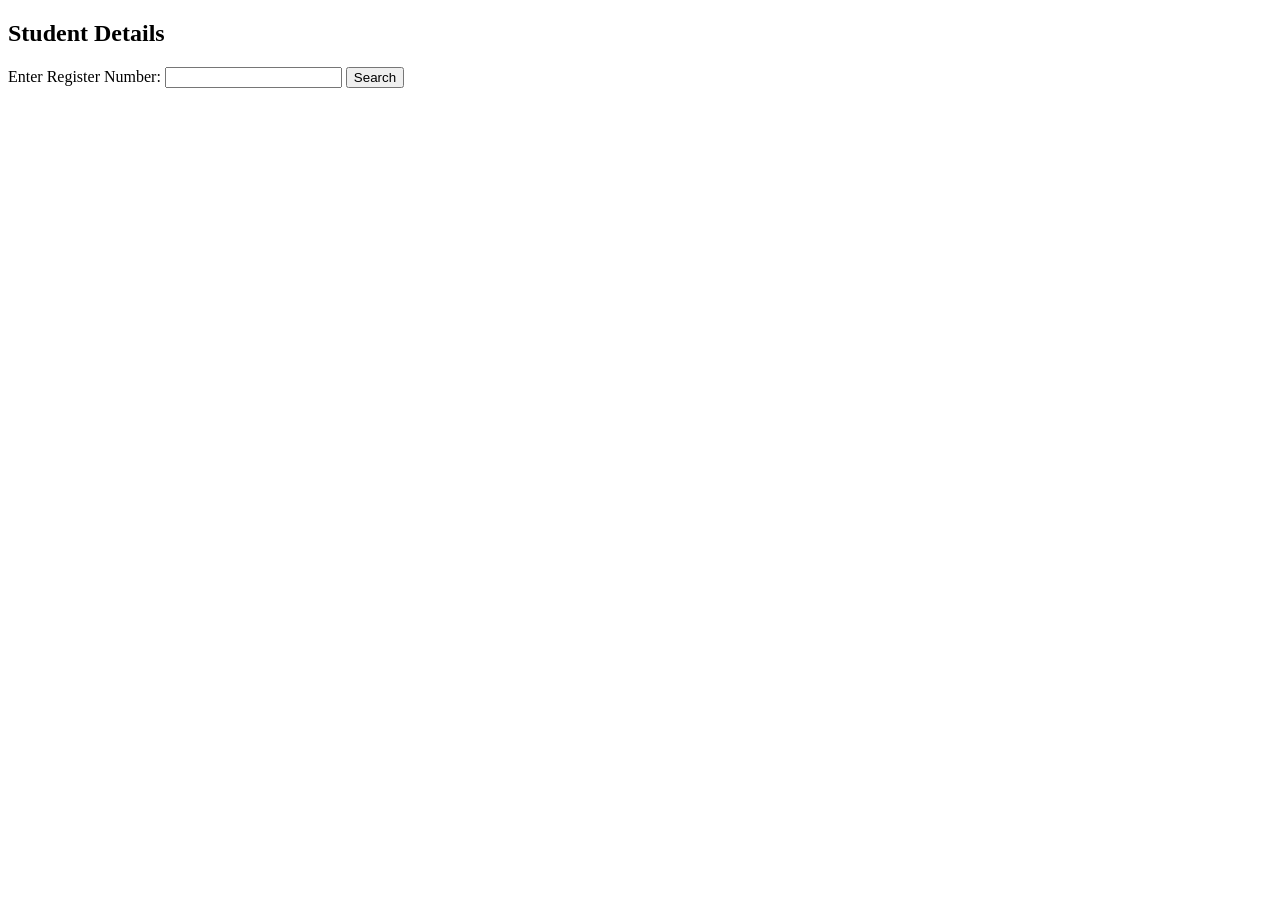
==== p1/index.html @ cc2f04ac "Initial commit: AJAX Student Database" ====
<!DOCTYPE html>
<html>
<head>
    <title>AJAX Student Details</title>
</head>

<body>

<h2>Student Details</h2>

Enter Register Number:
<input type="text" id="regno">

<button onclick="getStudent()">Search</button>

<br><br>

<div id="result"></div>

<script src="script.js"></script>

</body>
</html>
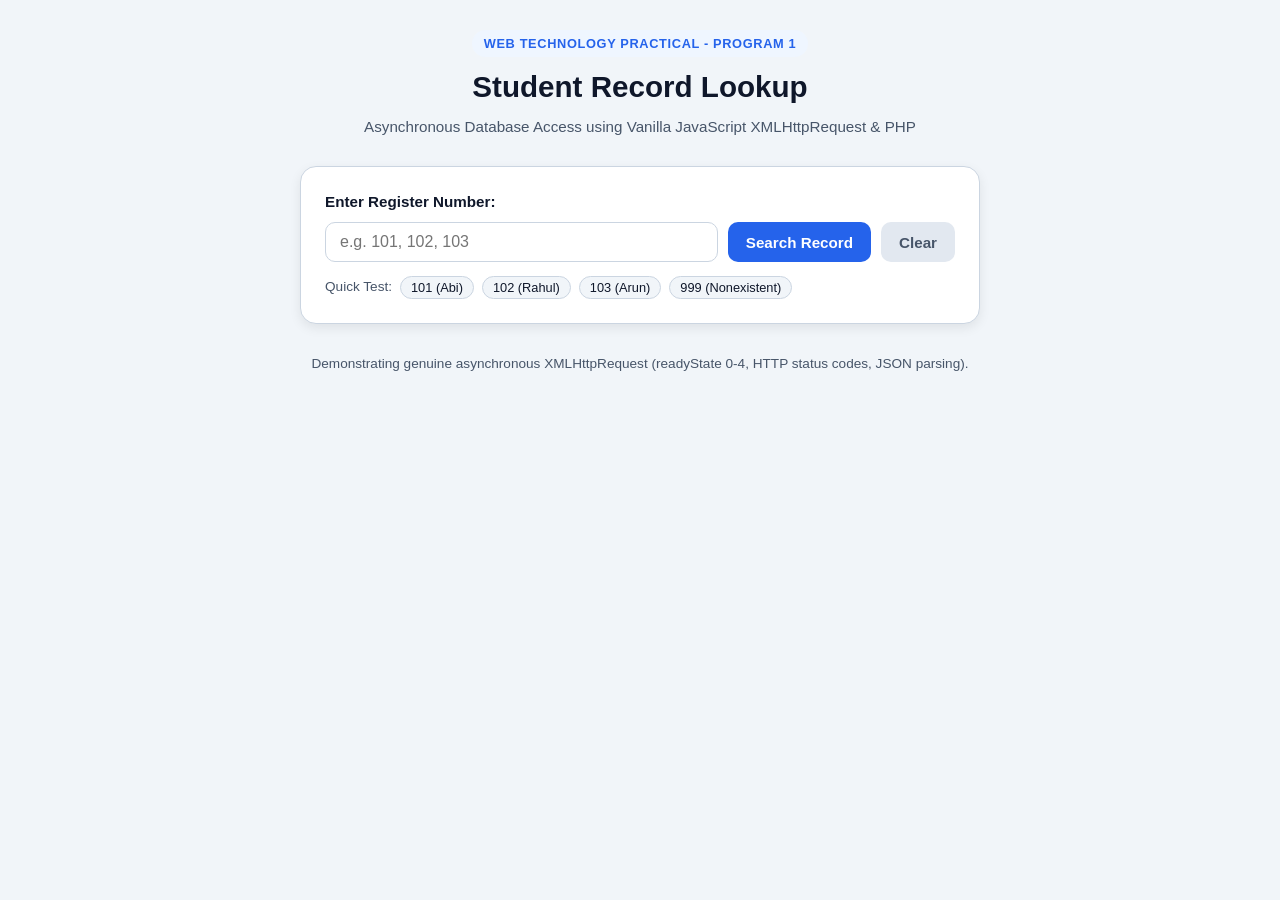
==== commit 26813644: "db fixed" ====
--- a/p1/index.html
+++ b/p1/index.html
@@ -1,23 +1,124 @@
 <!DOCTYPE html>
-<html>
+<html lang="en">
 <head>
-    <title>AJAX Student Details</title>
+    <meta charset="UTF-8">
+    <meta name="viewport" content="width=device-width, initial-scale=1.0">
+    <title>Student Database Lookup | Asynchronous AJAX</title>
+    <link rel="stylesheet" href="style.css">
 </head>
+<body>
+    <main class="container">
+        <header class="app-header">
+            <span class="badge">Web Technology Practical - Program 1</span>
+            <h1>Student Record Lookup</h1>
+            <p class="subtitle">Asynchronous Database Access using Vanilla JavaScript XMLHttpRequest &amp; PHP</p>
+        </header>
 
-<body>
+        <!-- Search Form -->
+        <section class="card search-card">
+            <form id="searchForm" novalidate>
+                <label for="regno" class="input-label">Enter Register Number:</label>
+                <div class="search-group">
+                    <input 
+                        type="text" 
+                        id="regno" 
+                        name="regno" 
+                        placeholder="e.g. 101, 102, 103" 
+                        maxlength="20"
+                        autocomplete="off"
+                        required
+                    >
+                    <button type="submit" id="searchBtn" class="btn btn-primary">
+                        <span id="btnText">Search Record</span>
+                    </button>
+                    <button type="button" id="clearBtn" class="btn btn-secondary">Clear</button>
+                </div>
+            </form>
 
-<h2>Student Details</h2>
+            <!-- Sample test badges for quick testing during lab viva -->
+            <div class="sample-badges">
+                <span class="sample-label">Quick Test:</span>
+                <button type="button" class="chip" data-regno="101">101 (Abi)</button>
+                <button type="button" class="chip" data-regno="102">102 (Rahul)</button>
+                <button type="button" class="chip" data-regno="103">103 (Arun)</button>
+                <button type="button" class="chip" data-regno="999">999 (Nonexistent)</button>
+            </div>
+        </section>
 
-Enter Register Number:
-<input type="text" id="regno">
+        <!-- Loading Indicator -->
+        <div id="loading" class="status-indicator loading-box hidden" aria-live="polite">
+            <div class="spinner"></div>
+            <span>Fetching record asynchronously from database...</span>
+        </div>
 
-<button onclick="getStudent()">Search</button>
+        <!-- Alert / Notification Message -->
+        <div id="message" class="message-box hidden" role="alert"></div>
 
-<br><br>
+        <!-- Student Details Display Area -->
+        <section id="result" class="card result-card hidden" aria-live="polite">
+            <div class="card-header">
+                <h2>Student Information</h2>
+                <span class="status-badge" id="studentStatusBadge">Verified</span>
+            </div>
+            
+            <div class="details-grid">
+                <div class="detail-item">
+                    <span class="detail-label">Register Number</span>
+                    <span class="detail-value highlight" id="resRegNo">-</span>
+                </div>
+                <div class="detail-item">
+                    <span class="detail-label">Student Name</span>
+                    <span class="detail-value" id="resStdName">-</span>
+                </div>
+            </div>
 
-<div id="result"></div>
+            <h3 class="marks-heading">Academic Performance</h3>
+            <table class="marks-table">
+                <thead>
+                    <tr>
+                        <th>Subject</th>
+                        <th>Maximum Marks</th>
+                        <th>Marks Obtained</th>
+                    </tr>
+                </thead>
+                <tbody>
+                    <tr>
+                        <td>Subject 1 (Mark 1)</td>
+                        <td>100</td>
+                        <td id="resMark1" class="mark-val">-</td>
+                    </tr>
+                    <tr>
+                        <td>Subject 2 (Mark 2)</td>
+                        <td>100</td>
+                        <td id="resMark2" class="mark-val">-</td>
+                    </tr>
+                    <tr>
+                        <td>Subject 3 (Mark 3)</td>
+                        <td>100</td>
+                        <td id="resMark3" class="mark-val">-</td>
+                    </tr>
+                </tbody>
+                <tfoot>
+                    <tr class="total-row">
+                        <td><strong>Total Marks</strong></td>
+                        <td>300</td>
+                        <td id="resTotal" class="mark-val"><strong>-</strong></td>
+                    </tr>
+                    <tr class="avg-row">
+                        <td><strong>Percentage / Average</strong></td>
+                        <td>100%</td>
+                        <td id="resAvg" class="mark-val"><strong>-</strong></td>
+                    </tr>
+                </tfoot>
+            </table>
+        </section>
 
-<script src="script.js"></script>
+        <footer class="app-footer">
+            <p>Demonstrating genuine asynchronous XMLHttpRequest (readyState 0-4, HTTP status codes, JSON parsing).</p>
+        </footer>
+    </main>
 
+    <!-- External JavaScript: No inline scripts -->
+    <script src="script.js"></script>
 </body>
-</html>+</html>
--- a/p1/style.css
+++ b/p1/style.css
@@ -0,0 +1,368 @@
+/* =====================================================================
+   Program 1: Asynchronous AJAX Database Access
+   Stylesheets (style.css)
+   Clean, responsive, accessible UI for academic lab evaluation
+   ===================================================================== */
+
+:root {
+    --primary-color: #2563eb;
+    --primary-hover: #1d4ed8;
+    --primary-light: #eff6ff;
+    --secondary-color: #64748b;
+    --secondary-hover: #475569;
+    --bg-color: #f1f5f9;
+    --card-bg: #ffffff;
+    --text-primary: #0f172a;
+    --text-secondary: #475569;
+    --border-color: #cbd5e1;
+    --success-bg: #ecfdf5;
+    --success-border: #a7f3d0;
+    --success-text: #065f46;
+    --error-bg: #fef2f2;
+    --error-border: #fecaca;
+    --error-text: #991b1b;
+    --info-bg: #f0f9ff;
+    --info-border: #bae6fd;
+    --info-text: #075985;
+    --radius-sm: 6px;
+    --radius-md: 10px;
+    --radius-lg: 16px;
+    --shadow-sm: 0 1px 3px rgba(0, 0, 0, 0.08);
+    --shadow-md: 0 4px 12px rgba(0, 0, 0, 0.08);
+    --transition: all 0.2s ease-in-out;
+}
+
+* {
+    box-sizing: border-box;
+    margin: 0;
+    padding: 0;
+}
+
+body {
+    font-family: -apple-system, BlinkMacSystemFont, "Segoe UI", Roboto, "Helvetica Neue", Arial, sans-serif;
+    background-color: var(--bg-color);
+    color: var(--text-primary);
+    line-height: 1.5;
+    padding: 30px 16px;
+}
+
+.container {
+    max-width: 680px;
+    margin: 0 auto;
+    display: flex;
+    flex-direction: column;
+    gap: 20px;
+}
+
+/* Header */
+.app-header {
+    text-align: center;
+    padding-bottom: 8px;
+}
+
+.badge {
+    display: inline-block;
+    padding: 4px 12px;
+    font-size: 0.8rem;
+    font-weight: 600;
+    text-transform: uppercase;
+    letter-spacing: 0.05em;
+    background-color: var(--primary-light);
+    color: var(--primary-color);
+    border-radius: 9999px;
+    margin-bottom: 8px;
+}
+
+.app-header h1 {
+    font-size: 1.85rem;
+    font-weight: 700;
+    color: var(--text-primary);
+    margin-bottom: 6px;
+}
+
+.subtitle {
+    font-size: 0.95rem;
+    color: var(--text-secondary);
+}
+
+/* Cards */
+.card {
+    background: var(--card-bg);
+    border-radius: var(--radius-lg);
+    box-shadow: var(--shadow-md);
+    border: 1px solid var(--border-color);
+    padding: 24px;
+}
+
+/* Search Form */
+.input-label {
+    display: block;
+    font-weight: 600;
+    font-size: 0.95rem;
+    color: var(--text-primary);
+    margin-bottom: 8px;
+}
+
+.search-group {
+    display: flex;
+    gap: 10px;
+    flex-wrap: wrap;
+}
+
+.search-group input {
+    flex: 1 1 200px;
+    padding: 10px 14px;
+    font-size: 1rem;
+    border: 1.5px solid var(--border-color);
+    border-radius: var(--radius-md);
+    outline: none;
+    transition: var(--transition);
+}
+
+.search-group input:focus {
+    border-color: var(--primary-color);
+    box-shadow: 0 0 0 3px rgba(37, 99, 235, 0.15);
+}
+
+/* Buttons */
+.btn {
+    padding: 10px 18px;
+    font-size: 0.95rem;
+    font-weight: 600;
+    border-radius: var(--radius-md);
+    border: none;
+    cursor: pointer;
+    transition: var(--transition);
+    display: inline-flex;
+    align-items: center;
+    justify-content: center;
+}
+
+.btn-primary {
+    background-color: var(--primary-color);
+    color: #ffffff;
+}
+
+.btn-primary:hover:not(:disabled) {
+    background-color: var(--primary-hover);
+}
+
+.btn-primary:disabled {
+    background-color: #93c5fd;
+    cursor: not-allowed;
+}
+
+.btn-secondary {
+    background-color: #e2e8f0;
+    color: var(--text-secondary);
+}
+
+.btn-secondary:hover:not(:disabled) {
+    background-color: #cbd5e1;
+}
+
+/* Sample Quick-Test Badges */
+.sample-badges {
+    margin-top: 14px;
+    display: flex;
+    align-items: center;
+    flex-wrap: wrap;
+    gap: 8px;
+    font-size: 0.85rem;
+}
+
+.sample-label {
+    color: var(--text-secondary);
+    font-weight: 500;
+}
+
+.chip {
+    background: #f1f5f9;
+    border: 1px solid #cbd5e1;
+    border-radius: 9999px;
+    padding: 3px 10px;
+    font-size: 0.8rem;
+    color: var(--text-primary);
+    cursor: pointer;
+    transition: var(--transition);
+}
+
+.chip:hover {
+    background: var(--primary-light);
+    border-color: var(--primary-color);
+    color: var(--primary-color);
+}
+
+/* Loading Box & Spinner */
+.loading-box {
+    display: flex;
+    align-items: center;
+    justify-content: center;
+    gap: 12px;
+    background: var(--info-bg);
+    border: 1px solid var(--info-border);
+    color: var(--info-text);
+    padding: 14px;
+    border-radius: var(--radius-md);
+    font-size: 0.95rem;
+    font-weight: 500;
+}
+
+.spinner {
+    width: 20px;
+    height: 20px;
+    border: 3px solid rgba(7, 89, 133, 0.2);
+    border-top-color: var(--info-text);
+    border-radius: 50%;
+    animation: spin 0.8s linear infinite;
+}
+
+@keyframes spin {
+    to { transform: rotate(360deg); }
+}
+
+/* Messages */
+.message-box {
+    padding: 14px 18px;
+    border-radius: var(--radius-md);
+    font-size: 0.95rem;
+    font-weight: 500;
+    border: 1px solid transparent;
+}
+
+.message-box.error {
+    background-color: var(--error-bg);
+    border-color: var(--error-border);
+    color: var(--error-text);
+}
+
+.message-box.success {
+    background-color: var(--success-bg);
+    border-color: var(--success-border);
+    color: var(--success-text);
+}
+
+.message-box.info {
+    background-color: var(--info-bg);
+    border-color: var(--info-border);
+    color: var(--info-text);
+}
+
+/* Result Card */
+.result-card .card-header {
+    display: flex;
+    justify-content: space-between;
+    align-items: center;
+    margin-bottom: 16px;
+    padding-bottom: 12px;
+    border-bottom: 1px solid var(--border-color);
+}
+
+.result-card h2 {
+    font-size: 1.25rem;
+    color: var(--text-primary);
+}
+
+.status-badge {
+    background-color: #dcfce7;
+    color: #15803d;
+    font-size: 0.75rem;
+    font-weight: 600;
+    text-transform: uppercase;
+    padding: 3px 8px;
+    border-radius: 4px;
+}
+
+.details-grid {
+    display: grid;
+    grid-template-columns: repeat(auto-fit, minmax(220px, 1fr));
+    gap: 12px;
+    margin-bottom: 20px;
+}
+
+.detail-item {
+    background: #f8fafc;
+    border: 1px solid var(--border-color);
+    border-radius: var(--radius-sm);
+    padding: 10px 14px;
+}
+
+.detail-label {
+    display: block;
+    font-size: 0.8rem;
+    color: var(--text-secondary);
+    text-transform: uppercase;
+    font-weight: 600;
+    margin-bottom: 4px;
+}
+
+.detail-value {
+    font-size: 1.05rem;
+    font-weight: 600;
+    color: var(--text-primary);
+}
+
+.detail-value.highlight {
+    color: var(--primary-color);
+}
+
+/* Marks Table */
+.marks-heading {
+    font-size: 1rem;
+    font-weight: 600;
+    margin-bottom: 10px;
+    color: var(--text-secondary);
+}
+
+.marks-table {
+    width: 100%;
+    border-collapse: collapse;
+    font-size: 0.95rem;
+}
+
+.marks-table th, 
+.marks-table td {
+    padding: 10px 14px;
+    text-align: left;
+    border-bottom: 1px solid var(--border-color);
+}
+
+.marks-table th {
+    background: #f8fafc;
+    font-weight: 600;
+    color: var(--text-secondary);
+    font-size: 0.85rem;
+    text-transform: uppercase;
+}
+
+.marks-table .mark-val {
+    text-align: right;
+    font-family: monospace;
+    font-size: 1rem;
+}
+
+.marks-table tfoot .total-row td {
+    border-top: 2px solid var(--border-color);
+    background: #fafaf9;
+    font-size: 1rem;
+}
+
+.marks-table tfoot .avg-row td {
+    background: #fafaf9;
+    color: var(--primary-color);
+    font-size: 1rem;
+}
+
+/* Footer */
+.app-footer {
+    text-align: center;
+    font-size: 0.85rem;
+    color: var(--text-secondary);
+    margin-top: 10px;
+}
+
+/* Utility */
+.hidden {
+    display: none !important;
+}
+
